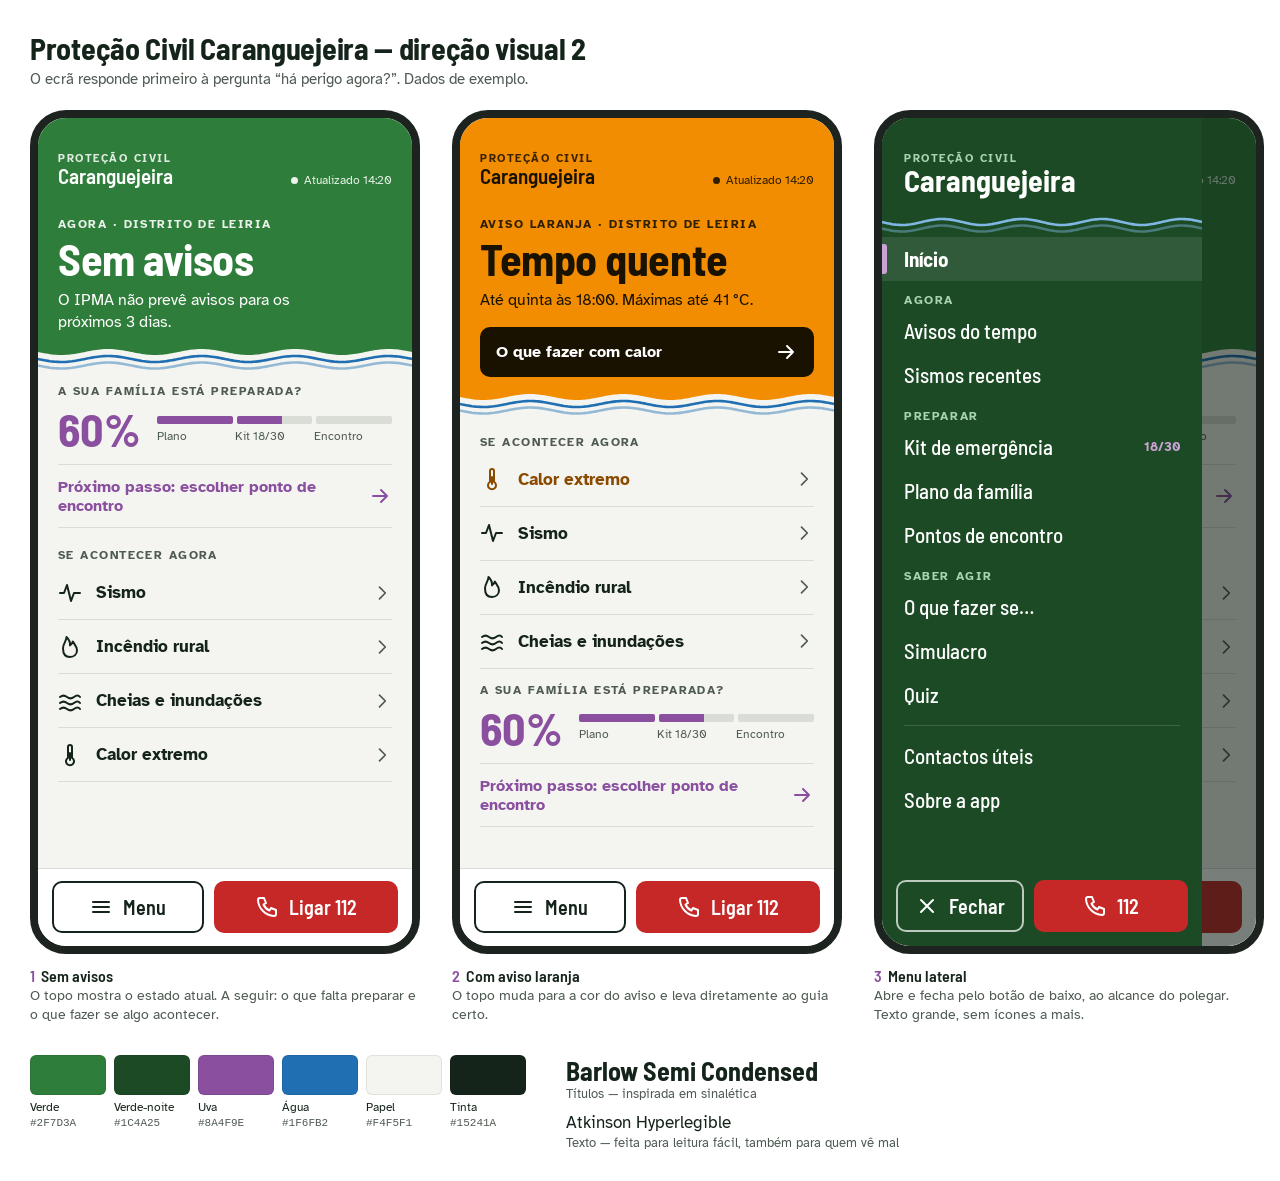
==== docs/mockup/index.html @ d3215fa5 "Redesign visual proposal around status-first, thumb-reach layout Replace the card-and-tile mockup wi" ====
<!doctype html>
<html lang="pt-PT">
<head>
<meta charset="utf-8">
<style>
  @font-face { font-family: "Atkinson"; src: url(fonts/atkinson-hyperlegible-latin-400-normal.woff2); font-weight: 400; }
  @font-face { font-family: "Atkinson"; src: url(fonts/atkinson-hyperlegible-latin-700-normal.woff2); font-weight: 700; }
  @font-face { font-family: "Barlow SC"; src: url(fonts/barlow-semi-condensed-latin-500-normal.woff2); font-weight: 500; }
  @font-face { font-family: "Barlow SC"; src: url(fonts/barlow-semi-condensed-latin-600-normal.woff2); font-weight: 600; }
  @font-face { font-family: "Barlow SC"; src: url(fonts/barlow-semi-condensed-latin-700-normal.woff2); font-weight: 700; }

  :root {
    --verde: #2F7D3A;
    --verde-noite: #1C4A25;
    --verde-luz: #A9D5AE;
    --uva: #8A4F9E;
    --uva-luz: #C9A2D6;
    --agua: #1F6FB2;
    --papel: #F4F5F1;
    --linha: #D9DDD6;
    --tinta: #15241A;
    --tinta-2: #4E5A52;
    --laranja: #F28C00;
    --vermelho: #C62828;
  }
  * { box-sizing: border-box; margin: 0; padding: 0; }
  body { font-family: Atkinson, sans-serif; background: #fff; color: var(--tinta); width: 1294px; padding: 30px; }
  .h { font-family: "Barlow SC", sans-serif; }
  h1 { font-family: "Barlow SC"; font-weight: 700; font-size: 30px; letter-spacing: -.01em; }
  .lead { font-size: 15px; color: var(--tinta-2); margin: 4px 0 22px; }
  .phones { display: flex; gap: 32px; }
  .cap { font-family: "Barlow SC"; font-weight: 600; font-size: 16px; margin-top: 12px; }
  .cap span { color: var(--uva); margin-right: 6px; }
  .capsub { font-size: 13.5px; color: var(--tinta-2); margin-top: 2px; width: 390px; line-height: 1.4; }
  .phone { width: 390px; height: 844px; border-radius: 36px; border: 8px solid #1d2420; overflow: hidden; position: relative; background: var(--papel); }

  svg.i { width: 24px; height: 24px; fill: none; stroke: currentColor; stroke-width: 2; stroke-linecap: round; stroke-linejoin: round; flex: none; }

  /* status block */
  .status { color: #fff; padding: 34px 20px 14px; }
  .status.calmo { background: var(--verde); }
  .status.laranja { background: var(--laranja); color: #1A1200; }
  .top { display: flex; justify-content: space-between; align-items: flex-end; }
  .wm-s { font-size: 11px; font-weight: 700; letter-spacing: .14em; opacity: .85; }
  .wm { font-family: "Barlow SC"; font-weight: 600; font-size: 21px; line-height: 1.05; }
  .upd { font-size: 12px; opacity: .9; display: flex; align-items: center; gap: 6px; }
  .upd i { width: 7px; height: 7px; border-radius: 50%; background: currentColor; display: inline-block; }
  .lbl { font-size: 12px; font-weight: 700; letter-spacing: .12em; margin-top: 30px; opacity: .9; }
  .big { font-family: "Barlow SC"; font-weight: 700; font-size: 44px; line-height: 1; margin-top: 6px; letter-spacing: -.01em; }
  .desc { font-size: 15.5px; line-height: 1.4; margin-top: 8px; max-width: 290px; }
  .act { margin-top: 16px; height: 50px; border-radius: 10px; background: #1A1200; color: #fff; display: flex; align-items: center; justify-content: space-between; padding: 0 16px; font-weight: 700; font-size: 16px; }
  svg.edge { display: block; width: 100%; height: 24px; }

  .sec { padding: 14px 20px 0; }
  .cap2 { font-size: 12px; font-weight: 700; letter-spacing: .12em; color: var(--tinta-2); }
  .prep { display: flex; align-items: center; gap: 16px; margin-top: 8px; }
  .pct { font-family: "Barlow SC"; font-weight: 700; font-size: 46px; line-height: 1; color: var(--uva); }
  .segs { flex: 1; }
  .seg { display: flex; gap: 4px; }
  .seg div { flex: 1; height: 8px; border-radius: 2px; background: var(--linha); position: relative; overflow: hidden; }
  .seg .done { background: var(--uva); }
  .seg .half::after { content: ""; position: absolute; inset: 0 40% 0 0; background: var(--uva); }
  .seglbl { display: flex; font-size: 12px; color: var(--tinta-2); margin-top: 5px; }
  .seglbl span { flex: 1; }
  .next { margin-top: 12px; display: flex; justify-content: space-between; align-items: center; font-weight: 700; font-size: 15.5px; color: var(--uva); padding: 12px 0; border-top: 1px solid var(--linha); border-bottom: 1px solid var(--linha); }

  .rows { margin-top: 4px; }
  .row { display: flex; align-items: center; gap: 14px; height: 54px; border-bottom: 1px solid var(--linha); font-size: 17px; font-weight: 700; }
  .row .chev { margin-left: auto; color: var(--tinta-2); width: 20px; height: 20px; }
  .row.hl { color: #8a4b00; }

  .bar { position: absolute; left: 0; right: 0; bottom: 0; height: 78px; background: #fff; border-top: 1px solid var(--linha); display: flex; gap: 10px; padding: 12px 14px 14px; }
  .btn { height: 52px; border-radius: 10px; display: flex; align-items: center; justify-content: center; gap: 10px; font-family: "Barlow SC"; font-weight: 600; font-size: 20px; }
  .btn.menu { flex: 1; border: 2px solid var(--tinta); color: var(--tinta); }
  .btn.sos { flex: 1.25; background: var(--vermelho); color: #fff; }

  /* drawer */
  .dim { position: absolute; inset: 0; background: rgba(10,20,14,.55); }
  .drawer { position: absolute; top: 0; bottom: 0; left: 0; width: 320px; background: var(--verde-noite); color: #fff; display: flex; flex-direction: column; }
  .dtop { padding: 34px 22px 14px; }
  .dtop .wm-s { color: var(--verde-luz); opacity: 1; }
  .dtop .wm { font-size: 30px; font-weight: 700; }
  .nav { flex: 1; padding: 4px 0; }
  .g { font-size: 11.5px; font-weight: 700; letter-spacing: .14em; color: var(--verde-luz); padding: 12px 22px 2px; }
  .n { font-family: "Barlow SC"; font-weight: 500; font-size: 21px; height: 44px; display: flex; align-items: center; padding: 0 22px; position: relative; }
  .n.on { background: rgba(255,255,255,.09); font-weight: 700; }
  .n.on::before { content: ""; position: absolute; left: 0; top: 7px; bottom: 7px; width: 5px; background: var(--uva-luz); border-radius: 0 3px 3px 0; }
  .n small { margin-left: auto; font-family: Atkinson; font-size: 13px; font-weight: 700; color: var(--uva-luz); }
  .hr { height: 1px; background: rgba(255,255,255,.14); margin: 8px 22px; }
  .dbar { display: flex; gap: 10px; padding: 12px 14px 14px; }
  .dbar .btn.menu { border-color: rgba(255,255,255,.7); color: #fff; }

  /* palette strip */
  .foot { display: flex; gap: 40px; margin-top: 30px; align-items: flex-start; }
  .chips { display: flex; gap: 8px; }
  .chip { width: 76px; }
  .chip div { height: 40px; border-radius: 6px; border: 1px solid rgba(0,0,0,.08); }
  .chip p { font-size: 12px; margin-top: 5px; line-height: 1.3; }
  .chip code { font-size: 11px; color: var(--tinta-2); font-family: "JetBrains Mono", monospace; }
  .type p { font-size: 13px; color: var(--tinta-2); }
  .type .a { font-family: "Barlow SC"; font-weight: 700; font-size: 26px; color: var(--tinta); }
  .type .b { font-family: Atkinson; font-size: 17px; color: var(--tinta); margin-bottom: 2px; }
</style>
</head>
<body>
  <h1>Proteção Civil Caranguejeira — direção visual 2</h1>
  <p class="lead">O ecrã responde primeiro à pergunta “há perigo agora?”. Dados de exemplo.</p>

  <div class="phones">
    <div>
      <div class="phone" id="p1"></div>
      <div class="cap"><span>1</span>Sem avisos</div>
      <div class="capsub">O topo mostra o estado atual. A seguir: o que falta preparar e o que fazer se algo acontecer.</div>
    </div>
    <div>
      <div class="phone" id="p2"></div>
      <div class="cap"><span>2</span>Com aviso laranja</div>
      <div class="capsub">O topo muda para a cor do aviso e leva diretamente ao guia certo.</div>
    </div>
    <div>
      <div class="phone" id="p3"></div>
      <div class="cap"><span>3</span>Menu lateral</div>
      <div class="capsub">Abre e fecha pelo botão de baixo, ao alcance do polegar. Texto grande, sem ícones a mais.</div>
    </div>
  </div>

  <div class="foot">
    <div class="chips">
      <div class="chip"><div style="background:#2F7D3A"></div><p>Verde<br><code>#2F7D3A</code></p></div>
      <div class="chip"><div style="background:#1C4A25"></div><p>Verde-noite<br><code>#1C4A25</code></p></div>
      <div class="chip"><div style="background:#8A4F9E"></div><p>Uva<br><code>#8A4F9E</code></p></div>
      <div class="chip"><div style="background:#1F6FB2"></div><p>Água<br><code>#1F6FB2</code></p></div>
      <div class="chip"><div style="background:#F4F5F1"></div><p>Papel<br><code>#F4F5F1</code></p></div>
      <div class="chip"><div style="background:#15241A"></div><p>Tinta<br><code>#15241A</code></p></div>
    </div>
    <div class="type">
      <div class="a">Barlow Semi Condensed</div><p>Títulos — inspirada em sinalética</p>
      <div class="b" style="margin-top:10px">Atkinson Hyperlegible</div><p>Texto — feita para leitura fácil, também para quem vê mal</p>
    </div>
  </div>

<script>
const I = {
  menu: '<path d="M4 7h16M4 12h16M4 17h16"/>',
  phone: '<path d="M5 3h4l2 5-2.5 1.5a11 11 0 0 0 6 6L16 13l5 2v4a2 2 0 0 1-2 2A17 17 0 0 1 3 5a2 2 0 0 1 2-2z"/>',
  chev: '<path d="M9 5l7 7-7 7"/>',
  arrow: '<path d="M5 12h14M13 6l6 6-6 6"/>',
  close: '<path d="M6 6l12 12M18 6 6 18"/>',
  quake: '<path d="M2 12h4l3-8 4 16 3-8h6"/>',
  fire: '<path d="M12 22c4 0 7-2.7 7-6.8 0-3.6-2.6-6-4.2-8.7-.5 2-1.5 3.2-2.8 3.9C12.3 7 11 4.4 8.5 2c.3 3.6-3.5 6.6-3.5 11.2C5 19.3 8 22 12 22z"/>',
  flood: '<path d="M2 8c2.5-2 4.5-2 7 0s4.5 2 7 0 4.5-2 6 0M2 14c2.5-2 4.5-2 7 0s4.5 2 7 0 4.5-2 6 0M2 20c2.5-2 4.5-2 7 0s4.5 2 7 0 4.5-2 6 0"/>',
  heat: '<path d="M14 14.8V4a2 2 0 0 0-4 0v10.8a4 4 0 1 0 4 0z"/><path d="M12 10v7"/>'
};
const ic = (n, cls = 'i') => `<svg class="${cls}" viewBox="0 0 24 24">${I[n]}</svg>`;

// Bottom edge of the status block: wavy, with two blue waves, like the coat of arms.
function edge(fill, wave = '#1F6FB2') {
  const W = 374, L = W / 4, pts = (y0, a) => {
    let s = '';
    for (let x = 0; x <= W; x += 2) s += `${x},${(y0 + a * Math.sin(2 * Math.PI * x / L)).toFixed(2)} `;
    return s.trim();
  };
  return `<svg class="edge" viewBox="0 0 ${W} 24" preserveAspectRatio="none">
    <polygon points="0,0 ${pts(6, 3)} ${W},0" fill="${fill}"/>
    <polyline points="${pts(13, 3)}" fill="none" stroke="${wave}" stroke-width="2.6"/>
    <polyline points="${pts(19.5, 3)}" fill="none" stroke="${wave}" stroke-width="2.6" opacity=".45"/>
  </svg>`;
}

const head = `
  <div class="top">
    <div><div class="wm-s">PROTEÇÃO CIVIL</div><div class="wm">Caranguejeira</div></div>
    <div class="upd"><i></i>Atualizado 14:20</div>
  </div>`;

const statusCalmo = `
  <div class="status calmo">${head}
    <div class="lbl">AGORA · DISTRITO DE LEIRIA</div>
    <div class="big">Sem avisos</div>
    <div class="desc">O IPMA não prevê avisos para os próximos 3 dias.</div>
  </div>${edge('#2F7D3A')}`;

const statusLaranja = `
  <div class="status laranja">${head}
    <div class="lbl">AVISO LARANJA · DISTRITO DE LEIRIA</div>
    <div class="big">Tempo quente</div>
    <div class="desc">Até quinta às 18:00. Máximas até 41 °C.</div>
    <div class="act">O que fazer com calor ${ic('arrow')}</div>
  </div>${edge('#F28C00')}`;

const prep = `
  <div class="sec">
    <div class="cap2">A SUA FAMÍLIA ESTÁ PREPARADA?</div>
    <div class="prep">
      <div class="pct">60%</div>
      <div class="segs">
        <div class="seg"><div class="done"></div><div class="half"></div><div></div></div>
        <div class="seglbl"><span>Plano</span><span>Kit 18/30</span><span>Encontro</span></div>
      </div>
    </div>
    <div class="next">Próximo passo: escolher ponto de encontro ${ic('arrow')}</div>
  </div>`;

const risks = (first) => {
  const all = [['quake', 'Sismo'], ['fire', 'Incêndio rural'], ['flood', 'Cheias e inundações'], ['heat', 'Calor extremo']];
  const list = first ? [all[3], all[0], all[1], all[2]] : all;
  return `
  <div class="sec">
    <div class="cap2" style="margin-top:6px">SE ACONTECER AGORA</div>
    <div class="rows">${list.map(([k, t], i) =>
      `<div class="row${first && i === 0 ? ' hl' : ''}">${ic(k)}${t}${ic('chev', 'i chev')}</div>`).join('')}
    </div>
  </div>`;
};

const bar = `
  <div class="bar">
    <div class="btn menu">${ic('menu')}Menu</div>
    <div class="btn sos">${ic('phone')}Ligar 112</div>
  </div>`;

document.getElementById('p1').innerHTML = statusCalmo + prep + risks(false) + bar;
document.getElementById('p2').innerHTML = statusLaranja + risks(true) + prep + bar;

const n = (t, extra = '', on = false) => `<div class="n${on ? ' on' : ''}">${t}${extra}</div>`;
document.getElementById('p3').innerHTML = statusCalmo + prep + risks(false) + bar + `
  <div class="dim"></div>
  <div class="drawer">
    <div class="dtop"><div class="wm-s">PROTEÇÃO CIVIL</div><div class="wm">Caranguejeira</div></div>
    ${edge('#1C4A25', '#7FB6E3').replace('class="edge"', 'class="edge" style="margin-top:-2px"')}
    <div class="nav">
      ${n('Início', '', true)}
      <div class="g">AGORA</div>
      ${n('Avisos do tempo')}
      ${n('Sismos recentes')}
      <div class="g">PREPARAR</div>
      ${n('Kit de emergência', '<small>18/30</small>')}
      ${n('Plano da família')}
      ${n('Pontos de encontro')}
      <div class="g">SABER AGIR</div>
      ${n('O que fazer se…')}
      ${n('Simulacro')}
      ${n('Quiz')}
      <div class="hr"></div>
      ${n('Contactos úteis')}
      ${n('Sobre a app')}
    </div>
    <div class="dbar">
      <div class="btn menu">${ic('close')}Fechar</div>
      <div class="btn sos">${ic('phone')}112</div>
    </div>
  </div>`;
</script>
</body>
</html>
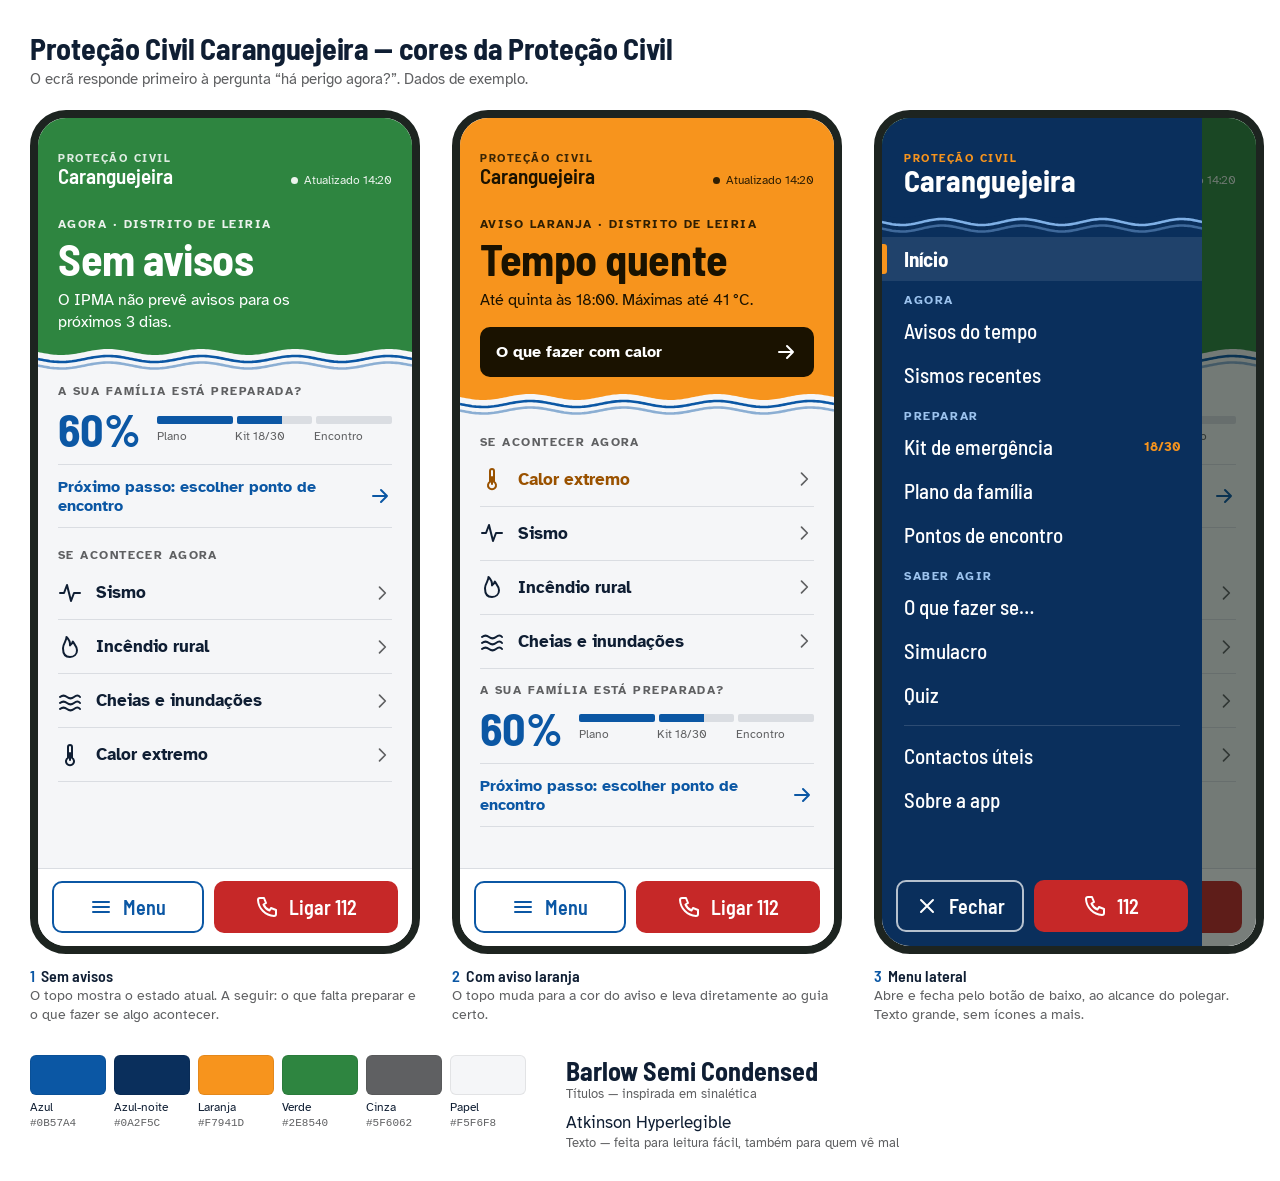
==== commit 7835caae: "Recolour the visual proposal with the Proteção Civil logo palette Blue becomes the main brand colour" ====
--- a/docs/mockup/index.html
+++ b/docs/mockup/index.html
@@ -10,17 +10,16 @@
   @font-face { font-family: "Barlow SC"; src: url(fonts/barlow-semi-condensed-latin-700-normal.woff2); font-weight: 700; }
 
   :root {
-    --verde: #2F7D3A;
-    --verde-noite: #1C4A25;
-    --verde-luz: #A9D5AE;
-    --uva: #8A4F9E;
-    --uva-luz: #C9A2D6;
-    --agua: #1F6FB2;
-    --papel: #F4F5F1;
-    --linha: #D9DDD6;
-    --tinta: #15241A;
-    --tinta-2: #4E5A52;
-    --laranja: #F28C00;
+    --azul: #0B57A4;
+    --azul-noite: #0A2F5C;
+    --azul-luz: #9CC3EE;
+    --laranja-pc: #F7941D;
+    --verde: #2E8540;
+    --papel: #F5F6F8;
+    --linha: #DADDE2;
+    --tinta: #0F1E33;
+    --tinta-2: #5F6062;
+    --laranja: #F7941D;
     --vermelho: #C62828;
   }
   * { box-sizing: border-box; margin: 0; padding: 0; }
@@ -30,7 +29,7 @@
   .lead { font-size: 15px; color: var(--tinta-2); margin: 4px 0 22px; }
   .phones { display: flex; gap: 32px; }
   .cap { font-family: "Barlow SC"; font-weight: 600; font-size: 16px; margin-top: 12px; }
-  .cap span { color: var(--uva); margin-right: 6px; }
+  .cap span { color: var(--azul); margin-right: 6px; }
   .capsub { font-size: 13.5px; color: var(--tinta-2); margin-top: 2px; width: 390px; line-height: 1.4; }
   .phone { width: 390px; height: 844px; border-radius: 36px; border: 8px solid #1d2420; overflow: hidden; position: relative; background: var(--papel); }
 
@@ -54,38 +53,38 @@
   .sec { padding: 14px 20px 0; }
   .cap2 { font-size: 12px; font-weight: 700; letter-spacing: .12em; color: var(--tinta-2); }
   .prep { display: flex; align-items: center; gap: 16px; margin-top: 8px; }
-  .pct { font-family: "Barlow SC"; font-weight: 700; font-size: 46px; line-height: 1; color: var(--uva); }
+  .pct { font-family: "Barlow SC"; font-weight: 700; font-size: 46px; line-height: 1; color: var(--azul); }
   .segs { flex: 1; }
   .seg { display: flex; gap: 4px; }
   .seg div { flex: 1; height: 8px; border-radius: 2px; background: var(--linha); position: relative; overflow: hidden; }
-  .seg .done { background: var(--uva); }
-  .seg .half::after { content: ""; position: absolute; inset: 0 40% 0 0; background: var(--uva); }
+  .seg .done { background: var(--azul); }
+  .seg .half::after { content: ""; position: absolute; inset: 0 40% 0 0; background: var(--azul); }
   .seglbl { display: flex; font-size: 12px; color: var(--tinta-2); margin-top: 5px; }
   .seglbl span { flex: 1; }
-  .next { margin-top: 12px; display: flex; justify-content: space-between; align-items: center; font-weight: 700; font-size: 15.5px; color: var(--uva); padding: 12px 0; border-top: 1px solid var(--linha); border-bottom: 1px solid var(--linha); }
+  .next { margin-top: 12px; display: flex; justify-content: space-between; align-items: center; font-weight: 700; font-size: 15.5px; color: var(--azul); padding: 12px 0; border-top: 1px solid var(--linha); border-bottom: 1px solid var(--linha); }
 
   .rows { margin-top: 4px; }
   .row { display: flex; align-items: center; gap: 14px; height: 54px; border-bottom: 1px solid var(--linha); font-size: 17px; font-weight: 700; }
   .row .chev { margin-left: auto; color: var(--tinta-2); width: 20px; height: 20px; }
-  .row.hl { color: #8a4b00; }
+  .row.hl { color: #9A5200; }
 
   .bar { position: absolute; left: 0; right: 0; bottom: 0; height: 78px; background: #fff; border-top: 1px solid var(--linha); display: flex; gap: 10px; padding: 12px 14px 14px; }
   .btn { height: 52px; border-radius: 10px; display: flex; align-items: center; justify-content: center; gap: 10px; font-family: "Barlow SC"; font-weight: 600; font-size: 20px; }
-  .btn.menu { flex: 1; border: 2px solid var(--tinta); color: var(--tinta); }
+  .btn.menu { flex: 1; border: 2px solid var(--azul); color: var(--azul); }
   .btn.sos { flex: 1.25; background: var(--vermelho); color: #fff; }
 
   /* drawer */
   .dim { position: absolute; inset: 0; background: rgba(10,20,14,.55); }
-  .drawer { position: absolute; top: 0; bottom: 0; left: 0; width: 320px; background: var(--verde-noite); color: #fff; display: flex; flex-direction: column; }
+  .drawer { position: absolute; top: 0; bottom: 0; left: 0; width: 320px; background: var(--azul-noite); color: #fff; display: flex; flex-direction: column; }
   .dtop { padding: 34px 22px 14px; }
-  .dtop .wm-s { color: var(--verde-luz); opacity: 1; }
+  .dtop .wm-s { color: var(--laranja-pc); opacity: 1; }
   .dtop .wm { font-size: 30px; font-weight: 700; }
   .nav { flex: 1; padding: 4px 0; }
-  .g { font-size: 11.5px; font-weight: 700; letter-spacing: .14em; color: var(--verde-luz); padding: 12px 22px 2px; }
+  .g { font-size: 11.5px; font-weight: 700; letter-spacing: .14em; color: var(--azul-luz); padding: 12px 22px 2px; }
   .n { font-family: "Barlow SC"; font-weight: 500; font-size: 21px; height: 44px; display: flex; align-items: center; padding: 0 22px; position: relative; }
   .n.on { background: rgba(255,255,255,.09); font-weight: 700; }
-  .n.on::before { content: ""; position: absolute; left: 0; top: 7px; bottom: 7px; width: 5px; background: var(--uva-luz); border-radius: 0 3px 3px 0; }
-  .n small { margin-left: auto; font-family: Atkinson; font-size: 13px; font-weight: 700; color: var(--uva-luz); }
+  .n.on::before { content: ""; position: absolute; left: 0; top: 7px; bottom: 7px; width: 5px; background: var(--laranja-pc); border-radius: 0 3px 3px 0; }
+  .n small { margin-left: auto; font-family: Atkinson; font-size: 13px; font-weight: 700; color: var(--laranja-pc); }
   .hr { height: 1px; background: rgba(255,255,255,.14); margin: 8px 22px; }
   .dbar { display: flex; gap: 10px; padding: 12px 14px 14px; }
   .dbar .btn.menu { border-color: rgba(255,255,255,.7); color: #fff; }
@@ -103,7 +102,7 @@
 </style>
 </head>
 <body>
-  <h1>Proteção Civil Caranguejeira — direção visual 2</h1>
+  <h1>Proteção Civil Caranguejeira — cores da Proteção Civil</h1>
   <p class="lead">O ecrã responde primeiro à pergunta “há perigo agora?”. Dados de exemplo.</p>
 
   <div class="phones">
@@ -126,12 +125,12 @@
 
   <div class="foot">
     <div class="chips">
-      <div class="chip"><div style="background:#2F7D3A"></div><p>Verde<br><code>#2F7D3A</code></p></div>
-      <div class="chip"><div style="background:#1C4A25"></div><p>Verde-noite<br><code>#1C4A25</code></p></div>
-      <div class="chip"><div style="background:#8A4F9E"></div><p>Uva<br><code>#8A4F9E</code></p></div>
-      <div class="chip"><div style="background:#1F6FB2"></div><p>Água<br><code>#1F6FB2</code></p></div>
-      <div class="chip"><div style="background:#F4F5F1"></div><p>Papel<br><code>#F4F5F1</code></p></div>
-      <div class="chip"><div style="background:#15241A"></div><p>Tinta<br><code>#15241A</code></p></div>
+      <div class="chip"><div style="background:#0B57A4"></div><p>Azul<br><code>#0B57A4</code></p></div>
+      <div class="chip"><div style="background:#0A2F5C"></div><p>Azul-noite<br><code>#0A2F5C</code></p></div>
+      <div class="chip"><div style="background:#F7941D"></div><p>Laranja<br><code>#F7941D</code></p></div>
+      <div class="chip"><div style="background:#2E8540"></div><p>Verde<br><code>#2E8540</code></p></div>
+      <div class="chip"><div style="background:#5F6062"></div><p>Cinza<br><code>#5F6062</code></p></div>
+      <div class="chip"><div style="background:#F5F6F8"></div><p>Papel<br><code>#F5F6F8</code></p></div>
     </div>
     <div class="type">
       <div class="a">Barlow Semi Condensed</div><p>Títulos — inspirada em sinalética</p>
@@ -154,7 +153,7 @@
 const ic = (n, cls = 'i') => `<svg class="${cls}" viewBox="0 0 24 24">${I[n]}</svg>`;
 
 // Bottom edge of the status block: wavy, with two blue waves, like the coat of arms.
-function edge(fill, wave = '#1F6FB2') {
+function edge(fill, wave = '#0B57A4') {
   const W = 374, L = W / 4, pts = (y0, a) => {
     let s = '';
     for (let x = 0; x <= W; x += 2) s += `${x},${(y0 + a * Math.sin(2 * Math.PI * x / L)).toFixed(2)} `;
@@ -178,7 +177,7 @@
     <div class="lbl">AGORA · DISTRITO DE LEIRIA</div>
     <div class="big">Sem avisos</div>
     <div class="desc">O IPMA não prevê avisos para os próximos 3 dias.</div>
-  </div>${edge('#2F7D3A')}`;
+  </div>${edge('#2E8540')}`;
 
 const statusLaranja = `
   <div class="status laranja">${head}
@@ -186,7 +185,7 @@
     <div class="big">Tempo quente</div>
     <div class="desc">Até quinta às 18:00. Máximas até 41 °C.</div>
     <div class="act">O que fazer com calor ${ic('arrow')}</div>
-  </div>${edge('#F28C00')}`;
+  </div>${edge('#F7941D')}`;
 
 const prep = `
   <div class="sec">
@@ -227,7 +226,7 @@
   <div class="dim"></div>
   <div class="drawer">
     <div class="dtop"><div class="wm-s">PROTEÇÃO CIVIL</div><div class="wm">Caranguejeira</div></div>
-    ${edge('#1C4A25', '#7FB6E3').replace('class="edge"', 'class="edge" style="margin-top:-2px"')}
+    ${edge('#0A2F5C', '#7FB0E6').replace('class="edge"', 'class="edge" style="margin-top:-2px"')}
     <div class="nav">
       ${n('Início', '', true)}
       <div class="g">AGORA</div>
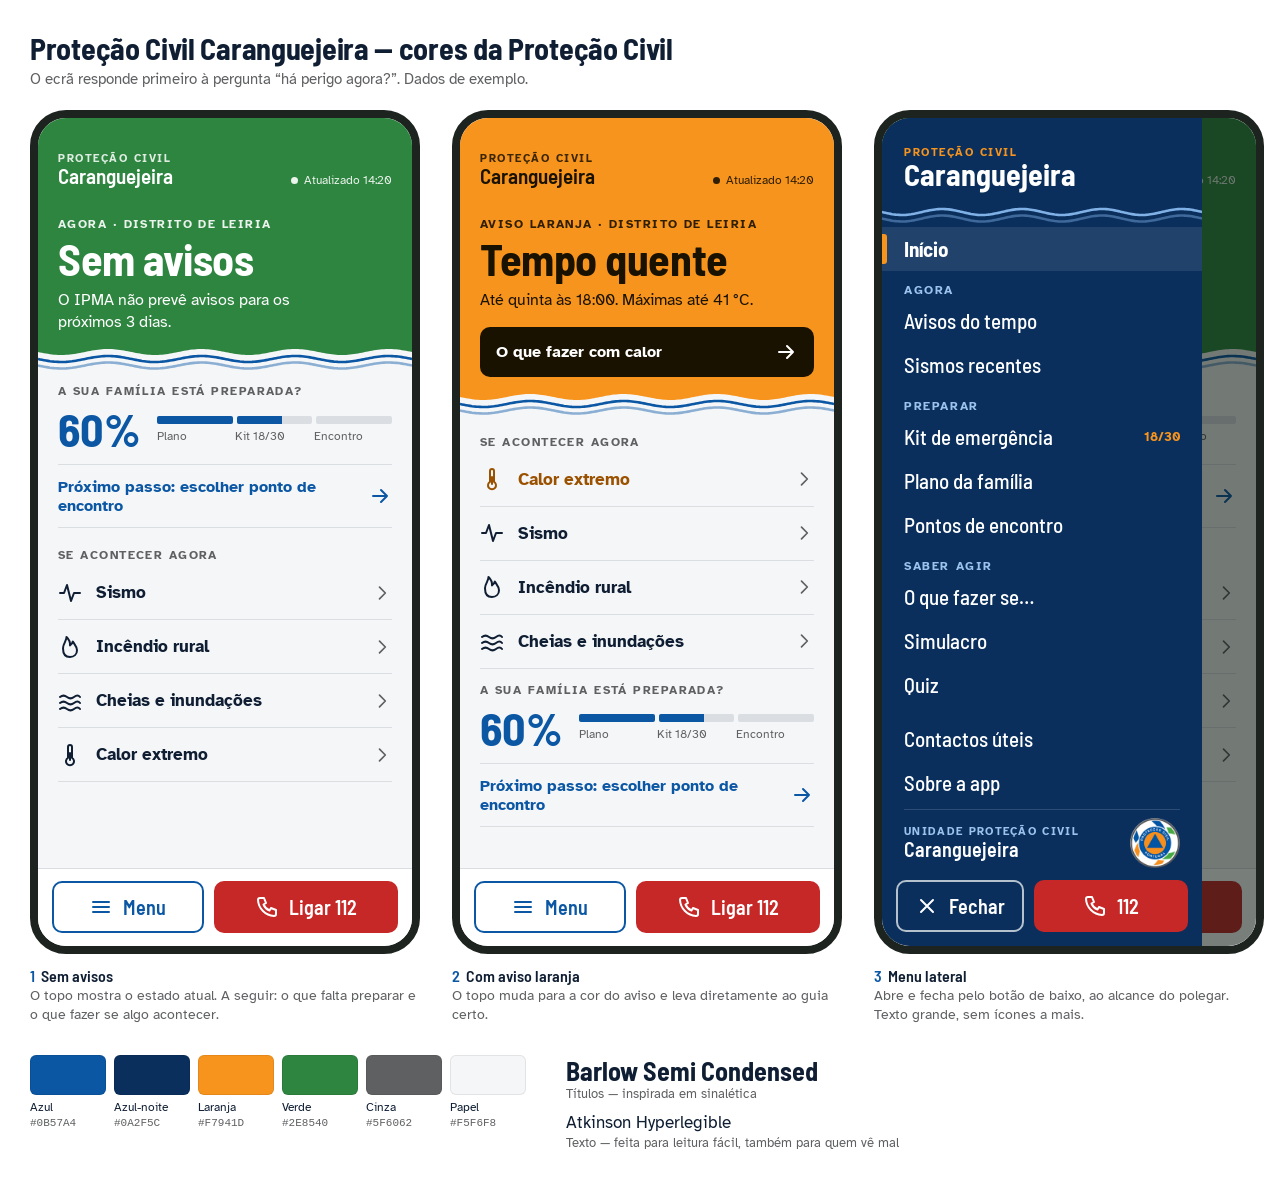
==== commit ce4566ad: "Add unit name and Proteção Civil logo to the side menu footer The side menu now ends with "Unidade P" ====
--- a/docs/mockup/index.html
+++ b/docs/mockup/index.html
@@ -76,7 +76,9 @@
   /* drawer */
   .dim { position: absolute; inset: 0; background: rgba(10,20,14,.55); }
   .drawer { position: absolute; top: 0; bottom: 0; left: 0; width: 320px; background: var(--azul-noite); color: #fff; display: flex; flex-direction: column; }
-  .dtop { padding: 34px 22px 14px; }
+  .dtop { padding: 28px 22px 10px; }
+  .drawer > * { flex-shrink: 0; }
+  .drawer > .nav { flex-shrink: 1; overflow: hidden; }
   .dtop .wm-s { color: var(--laranja-pc); opacity: 1; }
   .dtop .wm { font-size: 30px; font-weight: 700; }
   .nav { flex: 1; padding: 4px 0; }
@@ -86,7 +88,11 @@
   .n.on::before { content: ""; position: absolute; left: 0; top: 7px; bottom: 7px; width: 5px; background: var(--laranja-pc); border-radius: 0 3px 3px 0; }
   .n small { margin-left: auto; font-family: Atkinson; font-size: 13px; font-weight: 700; color: var(--laranja-pc); }
   .hr { height: 1px; background: rgba(255,255,255,.14); margin: 8px 22px; }
-  .dbar { display: flex; gap: 10px; padding: 12px 14px 14px; }
+  .unit { display: flex; align-items: center; justify-content: space-between; gap: 12px; margin: 0 22px; padding: 8px 0; border-top: 1px solid rgba(255,255,255,.14); }
+  .unit-s { font-size: 11px; font-weight: 700; letter-spacing: .12em; color: var(--azul-luz); }
+  .unit-n { font-family: "Barlow SC"; font-weight: 600; font-size: 20px; line-height: 1.15; }
+  .unit img { width: 50px; height: 50px; flex: none; }
+  .dbar { display: flex; gap: 10px; padding: 4px 14px 14px; }
   .dbar .btn.menu { border-color: rgba(255,255,255,.7); color: #fff; }
 
   /* palette strip */
@@ -240,9 +246,13 @@
       ${n('O que fazer se…')}
       ${n('Simulacro')}
       ${n('Quiz')}
-      <div class="hr"></div>
+      <div style="height:10px"></div>
       ${n('Contactos úteis')}
       ${n('Sobre a app')}
+    </div>
+    <div class="unit">
+      <div><div class="unit-s">UNIDADE PROTEÇÃO CIVIL</div><div class="unit-n">Caranguejeira</div></div>
+      <img src="logo-protecao-civil.png" alt="Proteção Civil">
     </div>
     <div class="dbar">
       <div class="btn menu">${ic('close')}Fechar</div>
